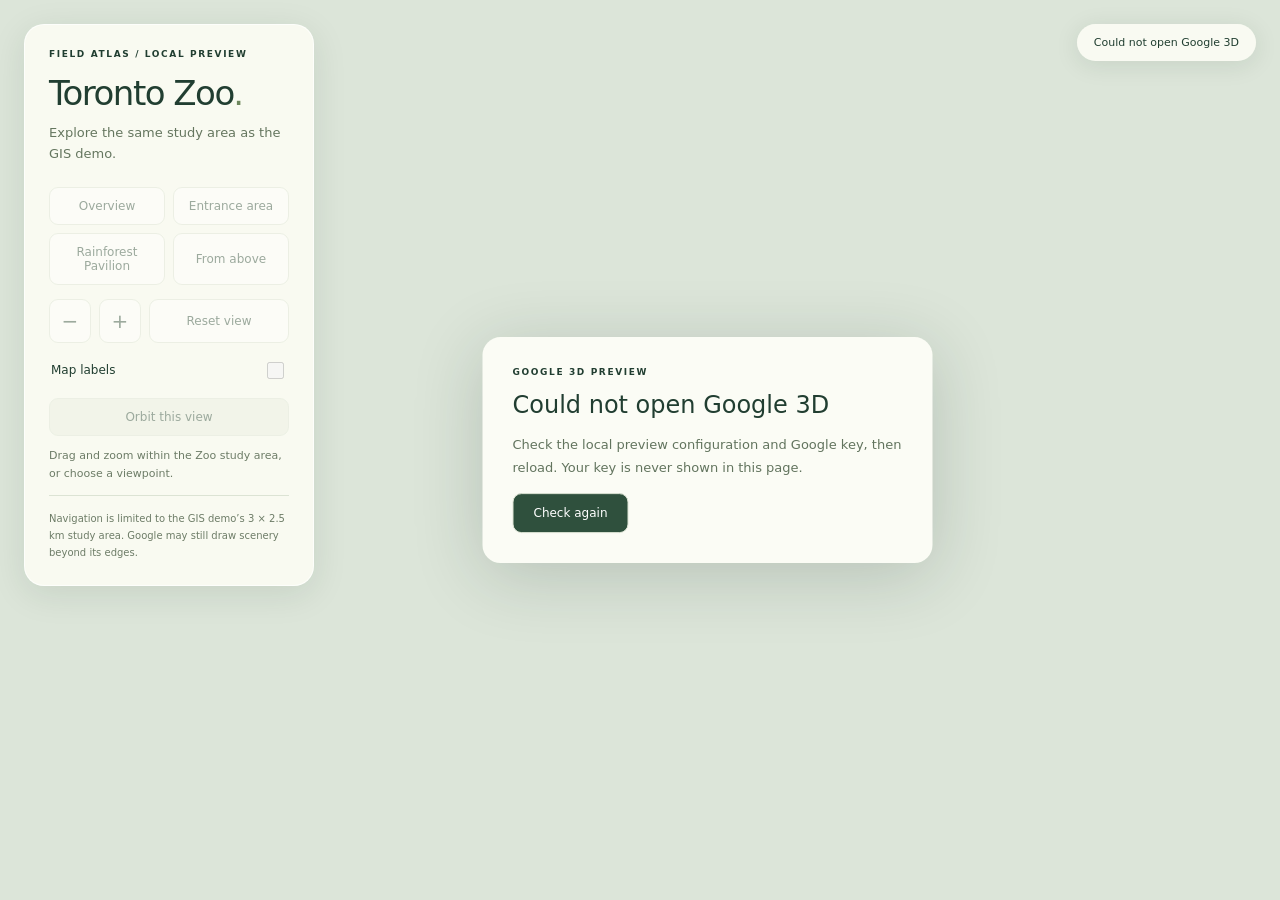
==== experiments/google-3d/index.html @ fc00957c "Add local Google 3D Zoo preview with navigation limits and browser checks" ====
<!doctype html>
<html lang="en">
<head>
  <meta charset="utf-8">
  <meta name="viewport" content="width=device-width, initial-scale=1">
  <meta name="referrer" content="strict-origin-when-cross-origin">
  <title>Toronto Zoo · Google 3D preview</title>
  <link rel="icon" href="data:,">
  <link rel="stylesheet" href="style.css">
</head>
<body>
  <main id="map" aria-label="Google photorealistic 3D view of Toronto Zoo"></main>
  <aside class="panel">
    <p class="eyebrow">FIELD ATLAS / LOCAL PREVIEW</p>
    <h1>Toronto Zoo<span>.</span></h1>
    <p class="intro">Explore the same study area as the GIS demo.</p>
    <nav aria-label="Explore the Zoo">
      <button data-view="overview" disabled>Overview</button>
      <button data-view="entrance" disabled>Entrance area</button>
      <button data-view="pavilion" disabled>Rainforest Pavilion</button>
      <button data-view="top" disabled>From above</button>
    </nav>
    <div class="camera-controls" aria-label="Camera controls">
      <button id="zoom-out" aria-label="Zoom out" disabled>−</button>
      <button id="zoom-in" aria-label="Zoom in" disabled>+</button>
      <button id="reset" disabled>Reset view</button>
    </div>
    <label class="labels"><span>Map labels</span><input id="labels" type="checkbox" disabled></label>
    <button id="orbit" class="orbit" aria-pressed="false" disabled>Orbit this view</button>
    <p class="hint">Drag and zoom within the Zoo study area, or choose a viewpoint.</p>
    <p class="source">Navigation is limited to the GIS demo’s 3 × 2.5 km study area. Google may still draw scenery beyond its edges.</p>
  </aside>
  <div id="status" class="status" role="status" aria-live="polite">Checking local configuration…</div>
  <section id="message" class="message" hidden>
    <p class="eyebrow">GOOGLE 3D PREVIEW</p>
    <h2 id="message-title"></h2>
    <p id="message-text"></p>
    <button id="retry">Check again</button>
  </section>
  <script type="module" src="app.js"></script>
</body>
</html>
---- experiments/google-3d/style.css ----
:root {font-family:system-ui,-apple-system,BlinkMacSystemFont,"Segoe UI",sans-serif;color:#213e31;background:#dce5d9;font-synthesis:none}
* {box-sizing:border-box}
body {margin:0}
#map {position:fixed;inset:0}
gmp-map-3d {display:block;width:100%;height:100%}
.panel {position:absolute;left:24px;top:24px;width:290px;padding:24px;background:rgba(250,251,242,.96);border:1px solid #ffffffb3;border-radius:20px;box-shadow:0 8px 35px #162d221a;max-height:calc(100vh - 95px);overflow:auto}
.eyebrow {font-size:9px;font-weight:650;letter-spacing:.18em;margin:0 0 14px}
h1 {font-size:34px;font-weight:450;letter-spacing:-1.5px;margin:0}
h1 span {color:#6d875d}
.intro {font-size:13px;line-height:1.6;color:#65765f;margin:10px 0 22px}
button {font:inherit;font-size:12px;color:#2b4939;background:#fff;border:1px solid #dce3d4;border-radius:9px;padding:11px 8px;cursor:pointer}
button:hover:not(:disabled) {background:#e8eddf}
button:focus-visible,input:focus-visible {outline:3px solid #92a67c;outline-offset:3px}
button:disabled {opacity:.45;cursor:default}
nav {display:grid;grid-template-columns:1fr 1fr;gap:8px}
nav button.active {background:#2f503d;color:white;border-color:#2f503d}
nav button.active:hover {background:#2f503d;color:white}
.camera-controls {display:grid;grid-template-columns:42px 42px 1fr;gap:8px;margin-top:14px}
.camera-controls button:first-child,.camera-controls button:nth-child(2) {font-size:20px;line-height:1}
.labels {display:flex;justify-content:space-between;align-items:center;padding:16px 2px;font-size:12px}
.labels input {accent-color:#476941;width:17px;height:17px}
.orbit {width:100%;background:#e8eddf}
.orbit[aria-pressed=true] {background:#2f503d;color:#fff}
.orbit[aria-pressed=true]:hover {background:#2f503d}
.hint,.source {font-size:11px;line-height:1.7;color:#6d7c67}
.source {border-top:1px solid #dce3d4;padding-top:14px;margin-bottom:0;font-size:10px}
.status {position:absolute;top:24px;right:24px;padding:12px 17px;max-width:calc(100vw - 380px);background:#fbfcf4ed;border-radius:30px;font-size:11px;box-shadow:0 4px 24px #162d221a}
.status[data-state=ready]::before {content:"";display:inline-block;width:7px;height:7px;border-radius:50%;background:#668956;margin-right:8px}
.message {position:fixed;left:50%;top:50%;transform:translate(-35%,-50%);padding:30px;max-width:450px;width:calc(100vw - 40px);background:#fbfcf5;border-radius:18px;box-shadow:0 12px 70px #172c2330}
.message h2 {font-size:24px;font-weight:500;margin:0 0 14px}
.message p:not(.eyebrow) {font-size:13px;line-height:1.8;white-space:pre-line;color:#62745e}
.message button {background:#2f503d;color:white;padding:12px 20px}
[hidden] {display:none!important}
@media(max-width:700px) {
  .panel {left:12px;top:12px;width:240px;padding:18px;max-height:calc(100vh - 100px)}
  h1 {font-size:29px}
  .status {top:auto;right:12px;left:12px;bottom:65px;max-width:none;font-size:10px;padding:10px 14px}
  .message {transform:translate(-50%,-50%);z-index:2}
  .source {font-size:9px}
}
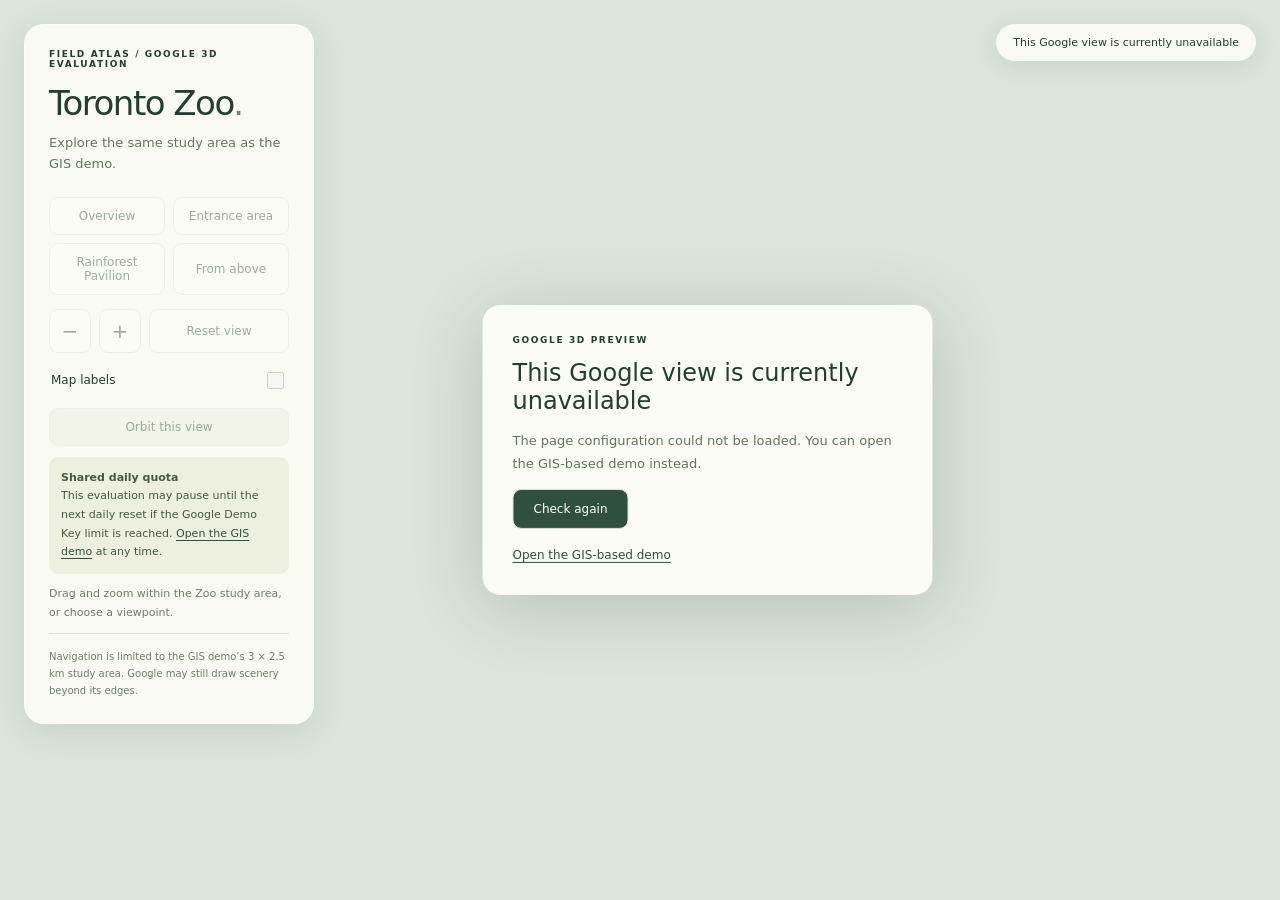
==== commit ab0003e3: "Publish Google 3D evaluation alongside the GIS demo" ====
--- a/experiments/google-3d/index.html
+++ b/experiments/google-3d/index.html
@@ -4,14 +4,14 @@
   <meta charset="utf-8">
   <meta name="viewport" content="width=device-width, initial-scale=1">
   <meta name="referrer" content="strict-origin-when-cross-origin">
-  <title>Toronto Zoo · Google 3D preview</title>
+  <title>Toronto Zoo · Google 3D evaluation</title>
   <link rel="icon" href="data:,">
   <link rel="stylesheet" href="style.css">
 </head>
 <body>
   <main id="map" aria-label="Google photorealistic 3D view of Toronto Zoo"></main>
   <aside class="panel">
-    <p class="eyebrow">FIELD ATLAS / LOCAL PREVIEW</p>
+    <p class="eyebrow">FIELD ATLAS / GOOGLE 3D EVALUATION</p>
     <h1>Toronto Zoo<span>.</span></h1>
     <p class="intro">Explore the same study area as the GIS demo.</p>
     <nav aria-label="Explore the Zoo">
@@ -27,15 +27,25 @@
     </div>
     <label class="labels"><span>Map labels</span><input id="labels" type="checkbox" disabled></label>
     <button id="orbit" class="orbit" aria-pressed="false" disabled>Orbit this view</button>
+    <p class="quota"><strong>Shared daily quota</strong><br>This evaluation may pause until the next daily reset if the Google Demo Key limit is reached. <a class="gis-link" href="../">Open the GIS demo</a> at any time.</p>
     <p class="hint">Drag and zoom within the Zoo study area, or choose a viewpoint.</p>
     <p class="source">Navigation is limited to the GIS demo’s 3 × 2.5 km study area. Google may still draw scenery beyond its edges.</p>
   </aside>
   <div id="status" class="status" role="status" aria-live="polite">Checking local configuration…</div>
+  <section id="launch" class="message launch" aria-labelledby="launch-title">
+    <p class="eyebrow">GOOGLE 3D / EVALUATION ONLY</p>
+    <h2 id="launch-title">Explore Toronto Zoo in Google 3D</h2>
+    <p>Google streams this scene when you open it. All visitors share the project’s daily Demo Key quota. If that limit is reached, the view may be unavailable until the next daily reset.</p>
+    <button id="load-google" disabled>Open Google 3D</button>
+    <a class="gis-link alternate" href="../">Open the GIS-based demo instead</a>
+    <p class="fine-print">Internet and a browser with WebGL are required. <a href="https://developers.google.com/maps/demo-key" target="_blank" rel="noopener noreferrer">About the quota</a> · <a href="https://policies.google.com/privacy" target="_blank" rel="noopener noreferrer">Google privacy</a></p>
+  </section>
   <section id="message" class="message" hidden>
     <p class="eyebrow">GOOGLE 3D PREVIEW</p>
     <h2 id="message-title"></h2>
     <p id="message-text"></p>
     <button id="retry">Check again</button>
+    <a class="gis-link alternate" href="../">Open the GIS-based demo</a>
   </section>
   <script type="module" src="app.js"></script>
 </body>
--- a/experiments/google-3d/style.css
+++ b/experiments/google-3d/style.css
@@ -24,12 +24,18 @@
 .orbit[aria-pressed=true]:hover {background:#2f503d}
 .hint,.source {font-size:11px;line-height:1.7;color:#6d7c67}
 .source {border-top:1px solid #dce3d4;padding-top:14px;margin-bottom:0;font-size:10px}
+.quota {font-size:11px;line-height:1.7;background:#eef0df;border-radius:9px;padding:12px;color:#47583c}
+a {color:#2f503d;text-underline-offset:3px}
+a:focus-visible {outline:3px solid #92a67c;outline-offset:3px}
 .status {position:absolute;top:24px;right:24px;padding:12px 17px;max-width:calc(100vw - 380px);background:#fbfcf4ed;border-radius:30px;font-size:11px;box-shadow:0 4px 24px #162d221a}
 .status[data-state=ready]::before {content:"";display:inline-block;width:7px;height:7px;border-radius:50%;background:#668956;margin-right:8px}
 .message {position:fixed;left:50%;top:50%;transform:translate(-35%,-50%);padding:30px;max-width:450px;width:calc(100vw - 40px);background:#fbfcf5;border-radius:18px;box-shadow:0 12px 70px #172c2330}
 .message h2 {font-size:24px;font-weight:500;margin:0 0 14px}
 .message p:not(.eyebrow) {font-size:13px;line-height:1.8;white-space:pre-line;color:#62745e}
 .message button {background:#2f503d;color:white;padding:12px 20px}
+.message .alternate {display:block;font-size:12px;margin-top:16px;line-height:1.7}
+.message .fine-print {font-size:10px;margin-bottom:0}
+.launch {max-height:calc(100dvh - 30px);overflow:auto}
 [hidden] {display:none!important}
 @media(max-width:700px) {
   .panel {left:12px;top:12px;width:240px;padding:18px;max-height:calc(100vh - 100px)}
